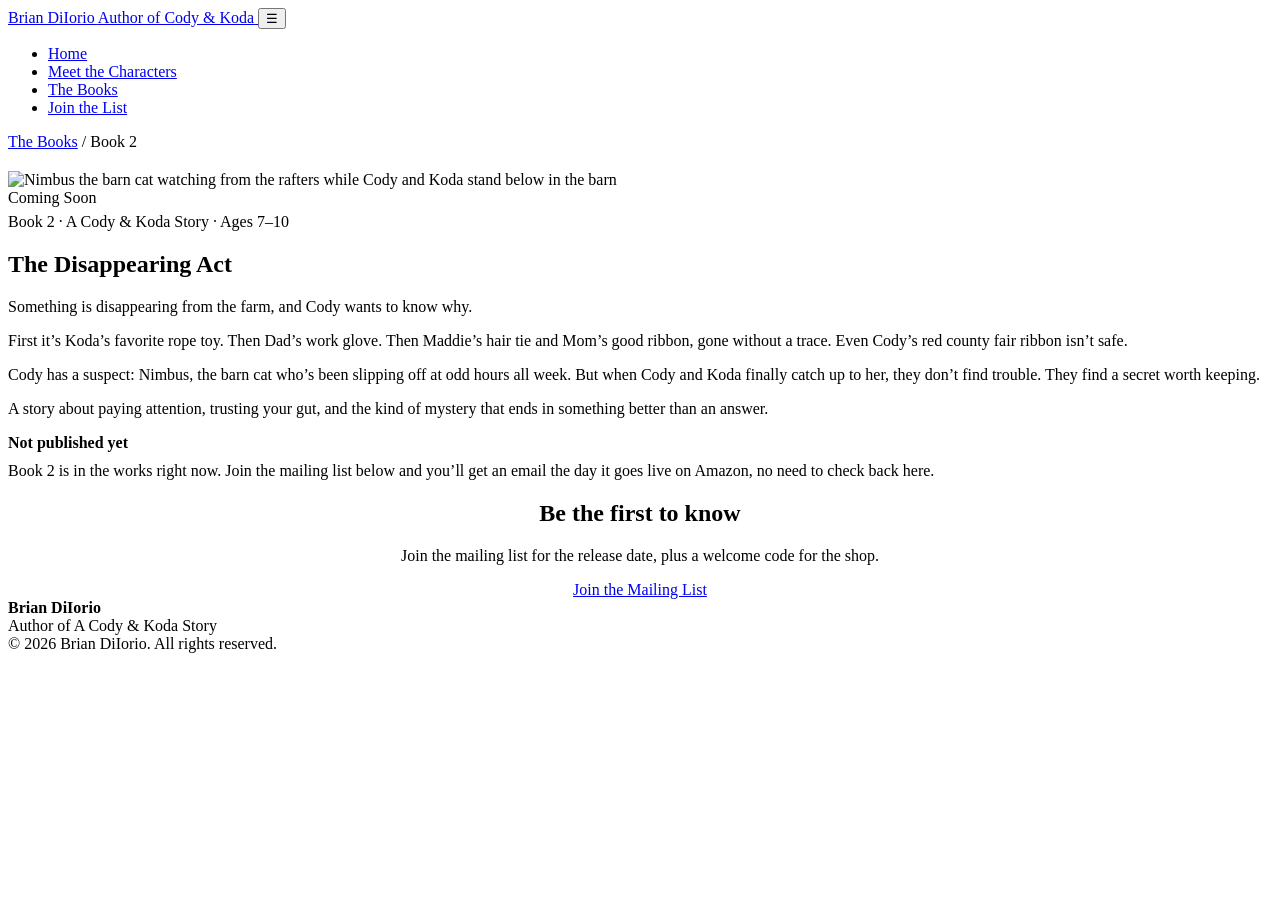
==== book-disappearing-act.html @ 9190ceab "Add files via upload" ====
<!DOCTYPE html>
<html lang="en">
<head>
<meta charset="UTF-8">
<meta name="viewport" content="width=device-width, initial-scale=1.0">
<title>The Disappearing Act | A Cody &amp; Koda Story</title>
<meta name="description" content="The Disappearing Act, Book 2 in the Cody & Koda series. A warm farm mystery for ages 7-10 about paying attention, trusting your gut, and a secret worth keeping. Coming soon.">
<link rel="icon" href="images/favicon.svg" type="image/svg+xml">
<link rel="stylesheet" href="assets/style.css">
</head>
<body>

<header class="site-header">
  <div class="wrap">
    <a class="brand" href="index.html">
      Brian DiIorio <span class="brand-sub">Author of Cody &amp; Koda</span>
    </a>
    <button class="menu-toggle" aria-label="Open menu">&#9776;</button>
    <nav class="main-nav">
      <ul>
        <li><a href="index.html">Home</a></li>
        <li><a href="characters.html">Meet the Characters</a></li>
        <li><a href="index.html#books">The Books</a></li>
        <li><a href="index.html#join" class="nav-cta">Join the List</a></li>
      </ul>
    </nav>
  </div>
</header>

<section class="page-header">
  <div class="wrap">
    <span class="breadcrumb"><a href="index.html#books">The Books</a> / Book 2</span>
  </div>
</section>

<section style="padding-top:20px;">
  <div class="wrap about-grid">
    <img src="images/book2-teaser.jpg" alt="Nimbus the barn cat watching from the rafters while Cody and Koda stand below in the barn">
    <div>
      <span class="coming-soon-badge">Coming Soon</span>
      <span class="eyebrow" style="display:block; margin-top:6px;">Book 2 &middot; A Cody &amp; Koda Story &middot; Ages 7&ndash;10</span>
      <h1>The Disappearing Act</h1>
      <p>Something is disappearing from the farm, and Cody wants to know why.</p>
      <p>First it&rsquo;s Koda&rsquo;s favorite rope toy. Then Dad&rsquo;s work glove. Then Maddie&rsquo;s hair tie and Mom&rsquo;s good ribbon, gone without a trace. Even Cody&rsquo;s red county fair ribbon isn&rsquo;t safe.</p>
      <p>Cody has a suspect: Nimbus, the barn cat who&rsquo;s been slipping off at odd hours all week. But when Cody and Koda finally catch up to her, they don&rsquo;t find trouble. They find a secret worth keeping.</p>
      <p>A story about paying attention, trusting your gut, and the kind of mystery that ends in something better than an answer.</p>

      <div class="buy-box">
        <strong>Not published yet</strong>
        <p style="margin-top:10px; margin-bottom:0;">Book 2 is in the works right now. Join the mailing list below and you&rsquo;ll get an email the day it goes live on Amazon, no need to check back here.</p>
      </div>

    </div>
  </div>
</section>

<section class="section-alt">
  <div class="wrap" style="text-align:center;">
    <h2>Be the first to know</h2>
    <p>Join the mailing list for the release date, plus a welcome code for the shop.</p>
    <a href="index.html#join" class="btn btn-primary">Join the Mailing List</a>
  </div>
</section>

<footer class="site-footer">
  <div class="wrap footer-row">
    <div>
      <strong>Brian DiIorio</strong><br>
      <span class="footer-note">Author of A Cody &amp; Koda Story</span>
    </div>
    <div class="footer-note">
      &copy; 2026 Brian DiIorio. All rights reserved.
    </div>
  </div>
</footer>

<script src="assets/main.js"></script>
</body>
</html>
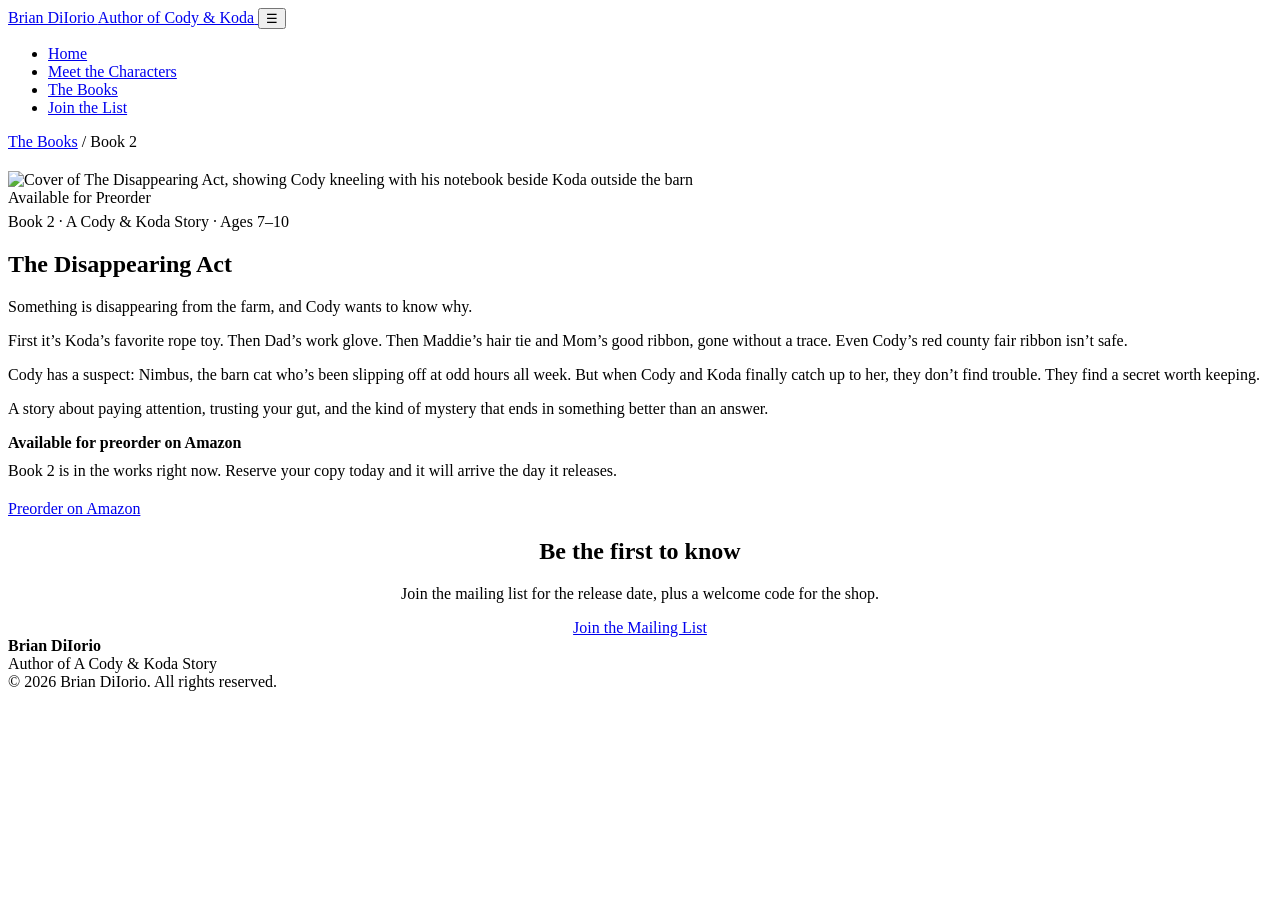
==== commit 6acdefea: "Add files via upload" ====
--- a/book-disappearing-act.html
+++ b/book-disappearing-act.html
@@ -35,9 +35,9 @@
 
 <section style="padding-top:20px;">
   <div class="wrap about-grid">
-    <img src="images/book2-teaser.jpg" alt="Nimbus the barn cat watching from the rafters while Cody and Koda stand below in the barn">
+    <img src="images/book2-cover.jpg" alt="Cover of The Disappearing Act, showing Cody kneeling with his notebook beside Koda outside the barn">
     <div>
-      <span class="coming-soon-badge">Coming Soon</span>
+      <span class="coming-soon-badge">Available for Preorder</span>
       <span class="eyebrow" style="display:block; margin-top:6px;">Book 2 &middot; A Cody &amp; Koda Story &middot; Ages 7&ndash;10</span>
       <h1>The Disappearing Act</h1>
       <p>Something is disappearing from the farm, and Cody wants to know why.</p>
@@ -46,8 +46,11 @@
       <p>A story about paying attention, trusting your gut, and the kind of mystery that ends in something better than an answer.</p>
 
       <div class="buy-box">
-        <strong>Not published yet</strong>
-        <p style="margin-top:10px; margin-bottom:0;">Book 2 is in the works right now. Join the mailing list below and you&rsquo;ll get an email the day it goes live on Amazon, no need to check back here.</p>
+        <strong>Available for preorder on Amazon</strong>
+        <p style="margin-top:10px; margin-bottom:20px;">Book 2 is in the works right now. Reserve your copy today and it will arrive the day it releases.</p>
+        <div class="btn-row">
+          <a href="https://a.co/d/0bC9xIbC" class="btn btn-primary">Preorder on Amazon</a>
+        </div>
       </div>
 
     </div>
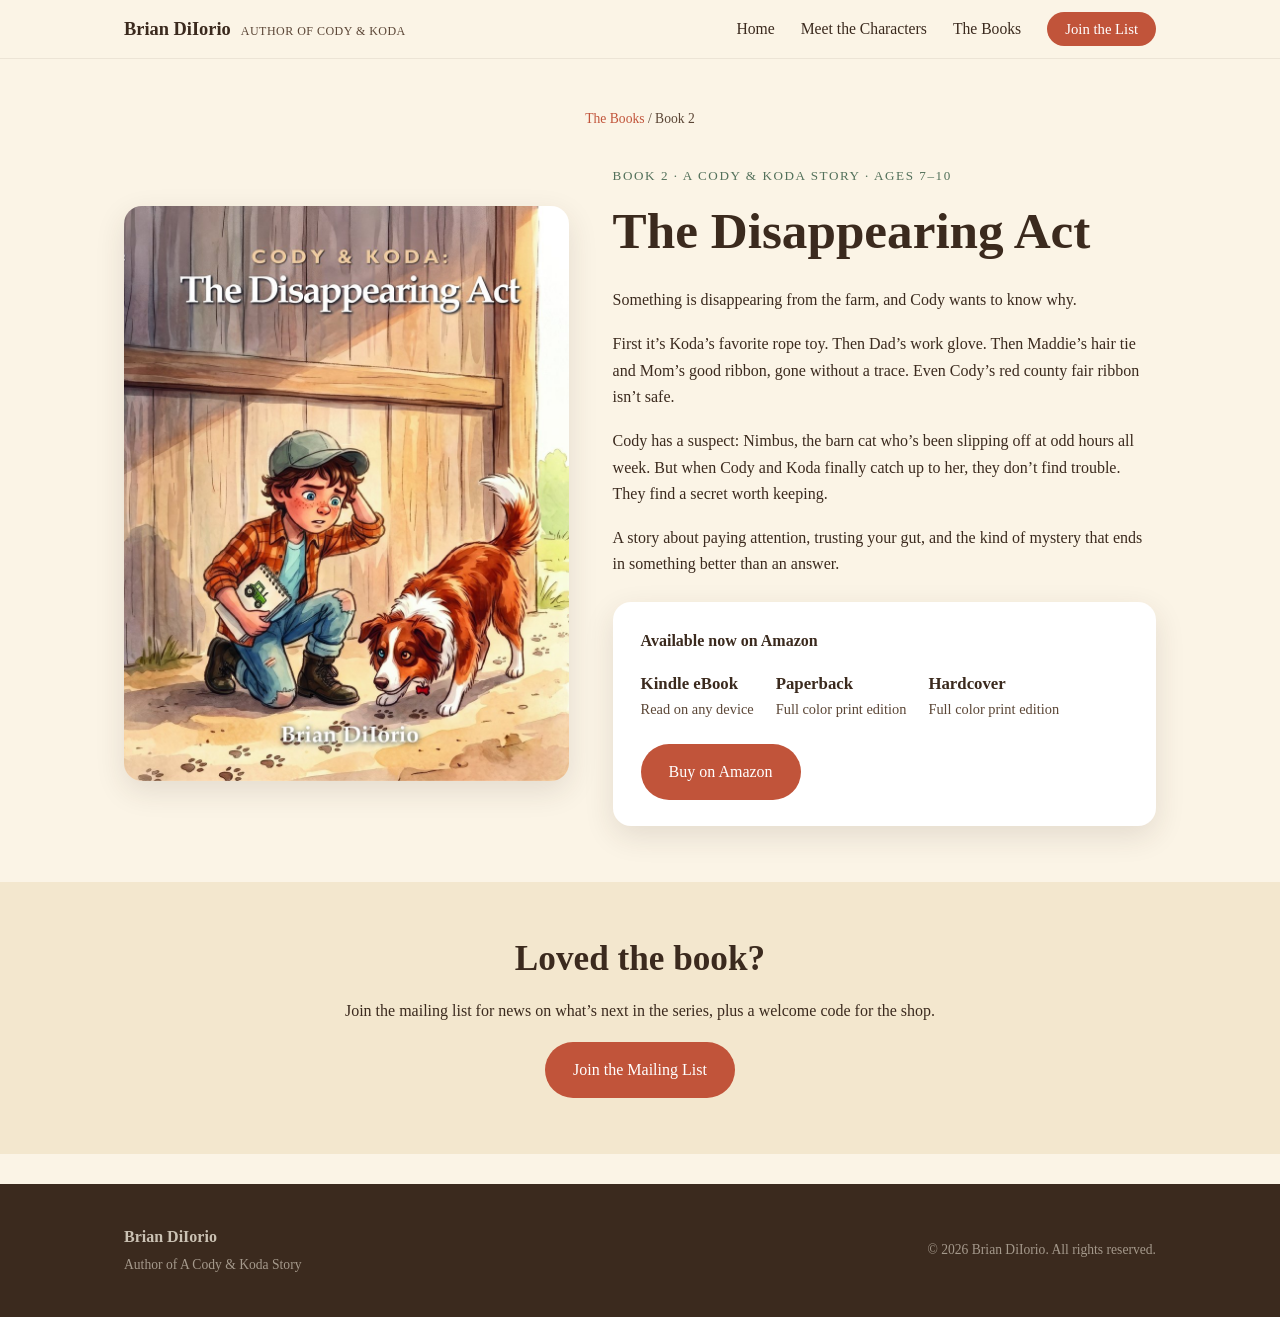
==== commit 2cb151b1: "Add files via upload Book 2 live — update site copy and Amazon links" ====
--- a/book-disappearing-act.html
+++ b/book-disappearing-act.html
@@ -4,7 +4,7 @@
 <meta charset="UTF-8">
 <meta name="viewport" content="width=device-width, initial-scale=1.0">
 <title>The Disappearing Act | A Cody &amp; Koda Story</title>
-<meta name="description" content="The Disappearing Act, Book 2 in the Cody & Koda series. A warm farm mystery for ages 7-10 about paying attention, trusting your gut, and a secret worth keeping. Coming soon.">
+<meta name="description" content="The Disappearing Act, Book 2 in the Cody & Koda series. A warm farm mystery for ages 7-10 about paying attention, trusting your gut, and a secret worth keeping. Now available on Amazon.">
 <link rel="icon" href="images/favicon.svg" type="image/svg+xml">
 <link rel="stylesheet" href="assets/style.css">
 </head>
@@ -37,8 +37,7 @@
   <div class="wrap about-grid">
     <img src="images/book2-cover.jpg" alt="Cover of The Disappearing Act, showing Cody kneeling with his notebook beside Koda outside the barn">
     <div>
-      <span class="coming-soon-badge">Available for Preorder</span>
-      <span class="eyebrow" style="display:block; margin-top:6px;">Book 2 &middot; A Cody &amp; Koda Story &middot; Ages 7&ndash;10</span>
+      <span class="eyebrow">Book 2 &middot; A Cody &amp; Koda Story &middot; Ages 7&ndash;10</span>
       <h1>The Disappearing Act</h1>
       <p>Something is disappearing from the farm, and Cody wants to know why.</p>
       <p>First it&rsquo;s Koda&rsquo;s favorite rope toy. Then Dad&rsquo;s work glove. Then Maddie&rsquo;s hair tie and Mom&rsquo;s good ribbon, gone without a trace. Even Cody&rsquo;s red county fair ribbon isn&rsquo;t safe.</p>
@@ -46,10 +45,14 @@
       <p>A story about paying attention, trusting your gut, and the kind of mystery that ends in something better than an answer.</p>
 
       <div class="buy-box">
-        <strong>Available for preorder on Amazon</strong>
-        <p style="margin-top:10px; margin-bottom:20px;">Book 2 is in the works right now. Reserve your copy today and it will arrive the day it releases.</p>
+        <strong>Available now on Amazon</strong>
+        <div class="price-row">
+          <div class="price-item"><strong>Kindle eBook</strong>Read on any device</div>
+          <div class="price-item"><strong>Paperback</strong>Full color print edition</div>
+          <div class="price-item"><strong>Hardcover</strong>Full color print edition</div>
+        </div>
         <div class="btn-row">
-          <a href="https://a.co/d/0bC9xIbC" class="btn btn-primary">Preorder on Amazon</a>
+          <a href="https://a.co/d/0hHVURTe" class="btn btn-primary">Buy on Amazon</a>
         </div>
       </div>
 
@@ -59,8 +62,8 @@
 
 <section class="section-alt">
   <div class="wrap" style="text-align:center;">
-    <h2>Be the first to know</h2>
-    <p>Join the mailing list for the release date, plus a welcome code for the shop.</p>
+    <h2>Loved the book?</h2>
+    <p>Join the mailing list for news on what&rsquo;s next in the series, plus a welcome code for the shop.</p>
     <a href="index.html#join" class="btn btn-primary">Join the Mailing List</a>
   </div>
 </section>
--- a/assets/style.css
+++ b/assets/style.css
@@ -0,0 +1,470 @@
+/* Cody & Koda author site — shared styles */
+
+:root {
+  --cream: #FBF4E6;
+  --cream-dark: #F3E7CE;
+  --ink: #3B2A1E;
+  --ink-soft: #5B4636;
+  --terracotta: #C1543A;
+  --terracotta-dark: #A5432C;
+  --sage: #6B8F71;
+  --sage-dark: #52705A;
+  --gold: #E4A94B;
+  --white: #FFFFFF;
+  --max-width: 1080px;
+  --radius: 18px;
+  --shadow: 0 10px 30px rgba(59, 42, 30, 0.12);
+}
+
+* { box-sizing: border-box; }
+
+html { scroll-behavior: smooth; }
+
+body {
+  margin: 0;
+  font-family: "Georgia", "Iowan Old Style", "Palatino Linotype", serif;
+  color: var(--ink);
+  background: var(--cream);
+  line-height: 1.65;
+  -webkit-font-smoothing: antialiased;
+}
+
+h1, h2, h3, h4 {
+  font-family: "Georgia", serif;
+  line-height: 1.2;
+  margin: 0 0 0.5em 0;
+  color: var(--ink);
+}
+
+h1 { font-size: clamp(2.1rem, 4.5vw, 3.2rem); }
+h2 { font-size: clamp(1.6rem, 3vw, 2.2rem); }
+h3 { font-size: 1.3rem; }
+
+p { margin: 0 0 1.1em 0; }
+
+a { color: var(--terracotta); text-decoration: none; }
+a:hover { text-decoration: underline; }
+
+img { max-width: 100%; display: block; }
+
+.wrap {
+  max-width: var(--max-width);
+  margin: 0 auto;
+  padding: 0 24px;
+}
+
+/* ---------- Header / nav ---------- */
+
+.site-header {
+  position: sticky;
+  top: 0;
+  z-index: 50;
+  background: rgba(251, 244, 230, 0.94);
+  backdrop-filter: blur(6px);
+  border-bottom: 1px solid rgba(59, 42, 30, 0.08);
+}
+
+.site-header .wrap {
+  display: flex;
+  align-items: center;
+  justify-content: space-between;
+  padding-top: 14px;
+  padding-bottom: 14px;
+}
+
+.brand {
+  display: flex;
+  align-items: baseline;
+  gap: 10px;
+  font-weight: bold;
+  font-size: 1.15rem;
+  color: var(--ink);
+}
+
+.brand .brand-sub {
+  font-size: 0.75rem;
+  font-weight: normal;
+  color: var(--ink-soft);
+  letter-spacing: 0.04em;
+  text-transform: uppercase;
+}
+
+.brand:hover { text-decoration: none; }
+
+nav.main-nav ul {
+  list-style: none;
+  display: flex;
+  gap: 26px;
+  margin: 0;
+  padding: 0;
+}
+
+nav.main-nav a {
+  color: var(--ink);
+  font-size: 0.98rem;
+}
+
+nav.main-nav a:hover { color: var(--terracotta); }
+
+.nav-cta {
+  background: var(--terracotta);
+  color: var(--white) !important;
+  padding: 9px 18px;
+  border-radius: 999px;
+  font-size: 0.92rem !important;
+}
+.nav-cta:hover { background: var(--terracotta-dark); text-decoration: none; }
+
+.menu-toggle {
+  display: none;
+  background: none;
+  border: none;
+  font-size: 1.6rem;
+  color: var(--ink);
+  cursor: pointer;
+}
+
+@media (max-width: 720px) {
+  .menu-toggle { display: block; }
+  nav.main-nav {
+    display: none;
+    width: 100%;
+  }
+  nav.main-nav.open { display: block; }
+  nav.main-nav ul {
+    flex-direction: column;
+    gap: 4px;
+    padding-bottom: 14px;
+  }
+  nav.main-nav li { padding: 6px 0; }
+  .site-header .wrap { flex-wrap: wrap; }
+}
+
+/* ---------- Hero ---------- */
+
+.hero {
+  padding: 64px 0 40px;
+  position: relative;
+  overflow: hidden;
+}
+
+.hero .wrap {
+  display: grid;
+  grid-template-columns: 1.1fr 0.9fr;
+  gap: 48px;
+  align-items: center;
+}
+
+@media (max-width: 800px) {
+  .hero .wrap { grid-template-columns: 1fr; text-align: center; }
+  .hero-art { order: -1; }
+}
+
+.eyebrow {
+  display: inline-block;
+  color: var(--sage-dark);
+  font-size: 0.82rem;
+  letter-spacing: 0.12em;
+  text-transform: uppercase;
+  margin-bottom: 14px;
+}
+
+.hero p.lede {
+  font-size: 1.15rem;
+  color: var(--ink-soft);
+  max-width: 46ch;
+}
+
+@media (max-width: 800px) {
+  .hero p.lede { margin-left: auto; margin-right: auto; }
+}
+
+.hero-art img {
+  border-radius: var(--radius);
+  box-shadow: var(--shadow);
+}
+
+/* ---------- Buttons ---------- */
+
+.btn {
+  display: inline-block;
+  padding: 13px 26px;
+  border-radius: 999px;
+  font-size: 1rem;
+  font-family: "Georgia", serif;
+  cursor: pointer;
+  border: 2px solid transparent;
+}
+
+.btn-primary {
+  background: var(--terracotta);
+  color: var(--white);
+}
+.btn-primary:hover { background: var(--terracotta-dark); text-decoration: none; }
+
+.btn-secondary {
+  background: transparent;
+  border-color: var(--ink);
+  color: var(--ink);
+}
+.btn-secondary:hover { background: var(--ink); color: var(--white); text-decoration: none; }
+
+.btn-row { display: flex; gap: 14px; flex-wrap: wrap; margin-top: 22px; }
+@media (max-width: 800px) { .btn-row { justify-content: center; } }
+
+/* ---------- Sections ---------- */
+
+section { padding: 56px 0; }
+
+.section-alt {
+  background: var(--cream-dark);
+}
+
+.section-head {
+  text-align: center;
+  max-width: 620px;
+  margin: 0 auto 40px;
+}
+
+.section-head p { color: var(--ink-soft); }
+
+.ribbon-divider {
+  display: flex;
+  align-items: center;
+  justify-content: center;
+  gap: 10px;
+  margin: 0 auto 18px;
+  color: var(--terracotta);
+}
+.ribbon-divider::before,
+.ribbon-divider::after {
+  content: "";
+  height: 1px;
+  width: 40px;
+  background: var(--terracotta);
+  opacity: 0.5;
+}
+
+/* ---------- Book cards ---------- */
+
+.book-grid {
+  display: grid;
+  grid-template-columns: repeat(auto-fit, minmax(230px, 1fr));
+  gap: 32px;
+}
+
+.book-card {
+  background: var(--white);
+  border-radius: var(--radius);
+  box-shadow: var(--shadow);
+  overflow: hidden;
+  display: flex;
+  flex-direction: column;
+}
+
+.book-card .cover-frame {
+  padding: 24px 24px 0;
+  background: linear-gradient(180deg, var(--cream-dark), var(--white));
+}
+
+.book-card img {
+  border-radius: 8px;
+  box-shadow: 0 8px 18px rgba(59,42,30,0.18);
+  margin: 0 auto;
+}
+
+.book-card .book-card-body {
+  padding: 22px 24px 26px;
+  flex: 1;
+  display: flex;
+  flex-direction: column;
+}
+
+.book-tag {
+  font-size: 0.75rem;
+  text-transform: uppercase;
+  letter-spacing: 0.08em;
+  color: var(--sage-dark);
+  margin-bottom: 8px;
+}
+
+.book-card h3 { margin-bottom: 6px; }
+
+.book-card .book-blurb {
+  color: var(--ink-soft);
+  font-size: 0.96rem;
+  flex: 1;
+}
+
+.coming-soon-badge {
+  display: inline-block;
+  background: var(--gold);
+  color: var(--ink);
+  font-size: 0.72rem;
+  text-transform: uppercase;
+  letter-spacing: 0.06em;
+  padding: 4px 10px;
+  border-radius: 999px;
+  margin-bottom: 10px;
+}
+
+/* ---------- Character cards ---------- */
+
+.char-grid {
+  display: grid;
+  grid-template-columns: repeat(auto-fit, minmax(260px, 1fr));
+  gap: 28px;
+}
+
+.char-card {
+  background: var(--white);
+  border-radius: var(--radius);
+  box-shadow: var(--shadow);
+  padding: 28px 26px;
+}
+
+.char-card .char-photo {
+  height: 230px;
+  margin: -28px -26px 18px -26px;
+  border-radius: var(--radius) var(--radius) 0 0;
+  background: var(--cream-dark);
+  display: flex;
+  align-items: flex-end;
+  justify-content: center;
+  overflow: hidden;
+}
+
+.char-card .char-photo img {
+  height: 100%;
+  width: auto;
+  max-width: 100%;
+  object-fit: contain;
+  display: block;
+}
+
+.char-card h3 { margin-bottom: 4px; }
+
+.char-role {
+  font-size: 0.82rem;
+  color: var(--sage-dark);
+  text-transform: uppercase;
+  letter-spacing: 0.06em;
+  margin-bottom: 12px;
+}
+
+/* ---------- Newsletter ---------- */
+
+.newsletter {
+  background: var(--ink);
+  color: var(--cream);
+  border-radius: 28px;
+  padding: 48px;
+}
+
+.newsletter h2 { color: var(--white); }
+.newsletter p { color: rgba(251, 244, 230, 0.85); }
+
+.newsletter .wrap-inner {
+  max-width: 560px;
+  margin: 0 auto;
+  text-align: center;
+}
+
+.embed-slot {
+  margin-top: 26px;
+  background: rgba(255,255,255,0.06);
+  border: 1px dashed rgba(251,244,230,0.35);
+  border-radius: 14px;
+  padding: 22px;
+  text-align: left;
+  font-family: "Menlo", "Consolas", monospace;
+  font-size: 0.85rem;
+  color: rgba(251,244,230,0.65);
+}
+
+@media (max-width: 700px) {
+  .newsletter { padding: 32px 20px; border-radius: 20px; }
+}
+
+/* ---------- About ---------- */
+
+.about-grid {
+  display: grid;
+  grid-template-columns: 0.9fr 1.1fr;
+  gap: 44px;
+  align-items: center;
+}
+
+@media (max-width: 800px) {
+  .about-grid { grid-template-columns: 1fr; text-align: center; }
+}
+
+.about-grid img {
+  border-radius: var(--radius);
+  box-shadow: var(--shadow);
+}
+
+/* ---------- Footer ---------- */
+
+footer.site-footer {
+  background: var(--ink);
+  color: rgba(251,244,230,0.75);
+  padding: 40px 0;
+  margin-top: 30px;
+}
+
+footer.site-footer a { color: var(--gold); }
+
+.footer-row {
+  display: flex;
+  justify-content: space-between;
+  align-items: center;
+  flex-wrap: wrap;
+  gap: 16px;
+}
+
+.footer-note {
+  font-size: 0.85rem;
+  color: rgba(251,244,230,0.55);
+}
+
+/* ---------- Page header (inner pages) ---------- */
+
+.page-header {
+  padding: 46px 0 10px;
+  text-align: center;
+}
+
+.page-header .eyebrow { display: block; }
+
+.breadcrumb {
+  font-size: 0.85rem;
+  color: var(--ink-soft);
+}
+
+/* ---------- Buy box ---------- */
+
+.buy-box {
+  background: var(--white);
+  border-radius: var(--radius);
+  box-shadow: var(--shadow);
+  padding: 26px 28px;
+  margin-top: 24px;
+}
+
+.buy-box .price-row {
+  display: flex;
+  gap: 22px;
+  flex-wrap: wrap;
+  margin: 16px 0 20px;
+}
+
+.buy-box .price-item {
+  font-size: 0.9rem;
+  color: var(--ink-soft);
+}
+.buy-box .price-item strong {
+  display: block;
+  color: var(--ink);
+  font-size: 1.05rem;
+}
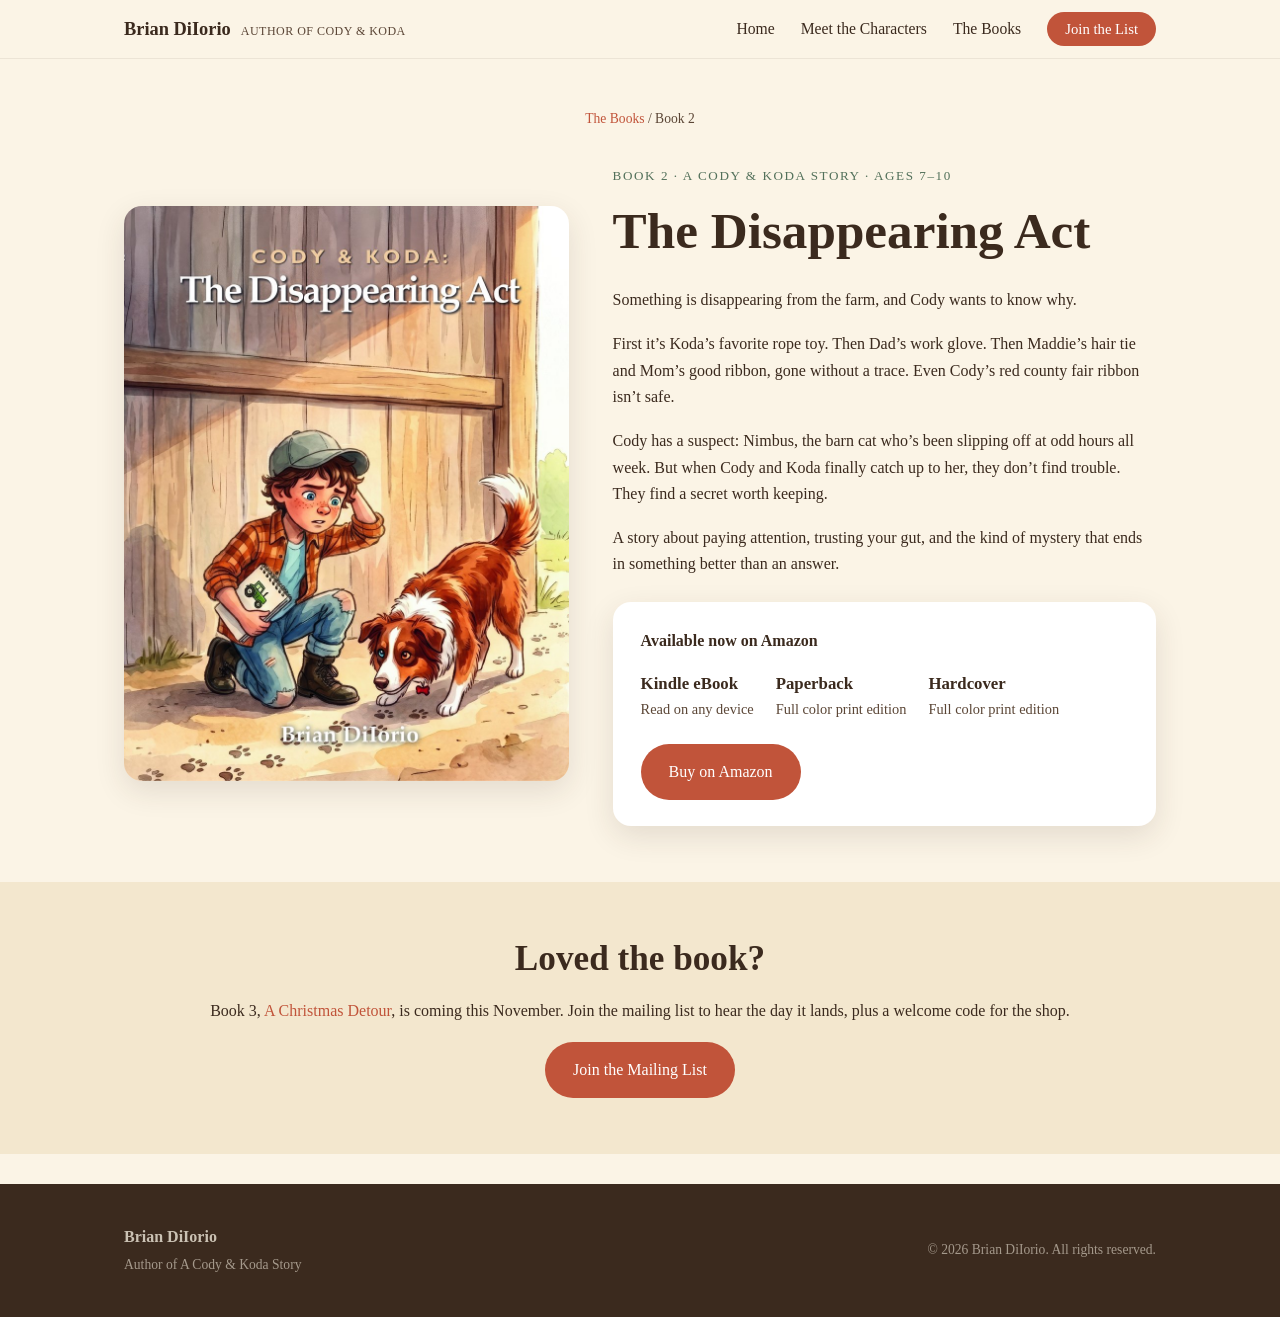
==== commit ca4bab37: "add Book 3 page and coming-soon card" ====
--- a/book-disappearing-act.html
+++ b/book-disappearing-act.html
@@ -63,7 +63,7 @@
 <section class="section-alt">
   <div class="wrap" style="text-align:center;">
     <h2>Loved the book?</h2>
-    <p>Join the mailing list for news on what&rsquo;s next in the series, plus a welcome code for the shop.</p>
+    <p>Book 3, <a href="book-christmas-detour.html">A Christmas Detour</a>, is coming this November. Join the mailing list to hear the day it lands, plus a welcome code for the shop.</p>
     <a href="index.html#join" class="btn btn-primary">Join the Mailing List</a>
   </div>
 </section>
